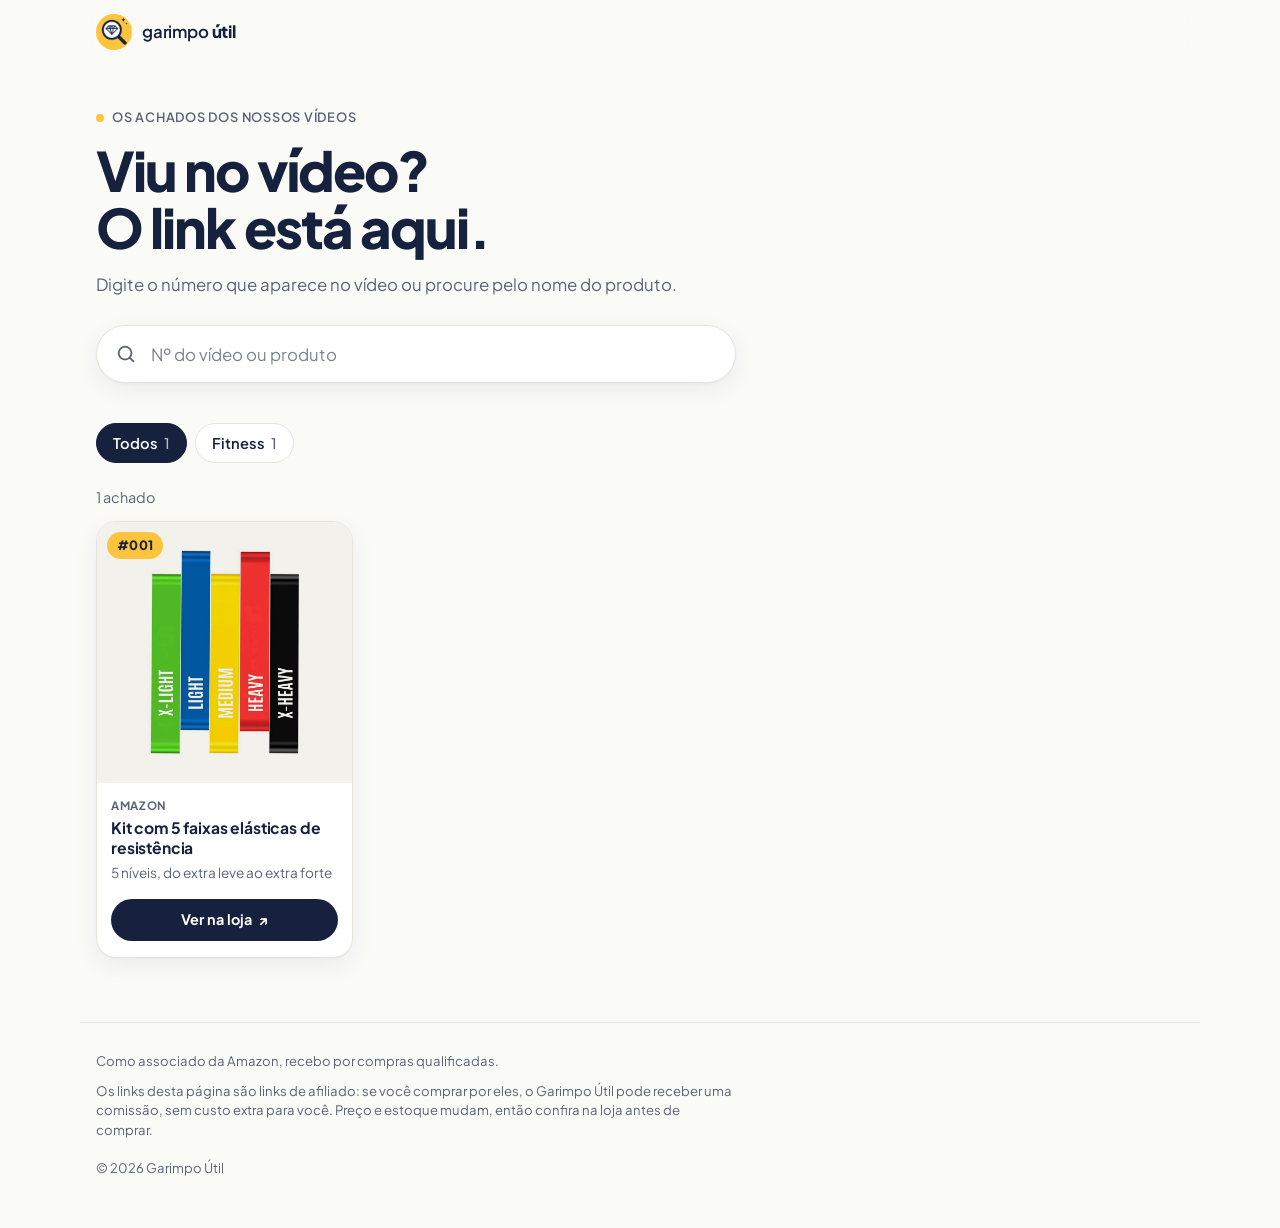
==== docs/index.html @ 6233af1b "Site de links do Garimpo Útil Página estática (docs/) com busca pelo número do vídeo, filtro por cat" ====
<!doctype html>
<html lang="pt-BR">
<head>
  <meta charset="utf-8">
  <meta name="viewport" content="width=device-width, initial-scale=1">
  <title>Garimpo Útil · os achados dos nossos vídeos</title>
  <meta name="description" content="Viu um produto nos vídeos do Garimpo Útil? Digite o número do vídeo e encontre o link.">
  <meta name="theme-color" content="#FAFAF7" media="(prefers-color-scheme: light)">
  <meta name="theme-color" content="#0E1320" media="(prefers-color-scheme: dark)">
  <meta property="og:title" content="Garimpo Útil">
  <meta property="og:description" content="Os achados dos nossos vídeos, com link direto para a loja.">
  <meta property="og:image" content="img/og.jpg">
  <link rel="icon" href="favicon.png">
  <link rel="apple-touch-icon" href="img/icone.png">
  <link rel="preconnect" href="https://fonts.googleapis.com">
  <link rel="preconnect" href="https://fonts.gstatic.com" crossorigin>
  <link href="https://fonts.googleapis.com/css2?family=Plus+Jakarta+Sans:wght@400;500;600;700;800&display=swap" rel="stylesheet">
  <link rel="stylesheet" href="estilo.css">
</head>
<body>
  <header class="topo">
    <a class="marca" href="./" aria-label="Garimpo Útil, início">
      <img src="img/icone.png" alt="" width="36" height="36">
      <span>garimpo <b>útil</b></span>
    </a>
  </header>

  <main>
    <section class="abertura">
      <p class="sobretitulo">Os achados dos nossos vídeos</p>
      <h1>Viu no vídeo?<br>O link está aqui.</h1>
      <p class="apoio">Digite o número que aparece no vídeo ou procure pelo nome do produto.</p>

      <label class="busca">
        <span class="sr">Buscar produto</span>
        <svg viewBox="0 0 24 24" aria-hidden="true"><circle cx="11" cy="11" r="7"/><path d="m20 20-4-4"/></svg>
        <input id="busca" type="search" inputmode="search" autocomplete="off"
               placeholder="Nº do vídeo ou produto">
      </label>
    </section>

    <nav class="filtros" id="filtros" aria-label="Categorias"></nav>

    <p class="contagem" id="contagem" aria-live="polite"></p>
    <section class="grade" id="grade" aria-label="Produtos"></section>

    <div class="vazio" id="vazio" hidden>
      <p class="vazio-titulo">Nenhum achado por aqui.</p>
      <p>Confira o número no vídeo ou limpe a busca.</p>
      <button type="button" id="limpar">Ver todos os produtos</button>
    </div>
  </main>

  <footer class="rodape">
    <p id="aviso-amazon" hidden>Como associado da Amazon, recebo por compras qualificadas.</p>
    <p>Os links desta página são links de afiliado: se você comprar por eles, o Garimpo Útil pode
      receber uma comissão, sem custo extra para você. Preço e estoque mudam, então confira na loja
      antes de comprar.</p>
    <p class="assinatura">© <span id="ano"></span> Garimpo Útil</p>
  </footer>

  <noscript><p class="sem-js">Ative o JavaScript para ver os produtos.</p></noscript>
  <script src="produtos.js"></script>
  <script src="app.js"></script>
</body>
</html>
---- docs/estilo.css ----
:root {
  --fundo: #FAFAF7;
  --superficie: #FFFFFF;
  --foto: #F2F1EC;
  --tinta: #16213E;
  --suave: #5B6477;
  --linha: #E6E4DD;
  --ouro: #FFC43D;
  --botao: #16213E;
  --botao-texto: #FFFFFF;
  --raio: 20px;
  --sombra: 0 1px 2px rgba(22, 33, 62, .04), 0 8px 24px rgba(22, 33, 62, .06);
  color-scheme: light;
}

@media (prefers-color-scheme: dark) {
  :root {
    --fundo: #0E1320;
    --superficie: #161C2C;
    --foto: #1E2538;
    --tinta: #F2F1EC;
    --suave: #9AA3B5;
    --linha: #262E42;
    --botao: #FFC43D;
    --botao-texto: #16213E;
    --sombra: none;
    color-scheme: dark;
  }
}

* { box-sizing: border-box; }

body {
  margin: 0;
  background: var(--fundo);
  color: var(--tinta);
  font-family: "Plus Jakarta Sans", system-ui, -apple-system, "Segoe UI", sans-serif;
  line-height: 1.5;
  -webkit-font-smoothing: antialiased;
}

main, .topo, .rodape {
  width: 100%;
  max-width: 1120px;
  margin: 0 auto;
  padding-inline: 16px;
}

.sr {
  position: absolute; width: 1px; height: 1px; overflow: hidden;
  clip: rect(0 0 0 0); white-space: nowrap;
}

/* Topo */
.topo {
  position: sticky; top: 0; z-index: 10;
  display: flex; align-items: center;
  height: 64px;
  background: color-mix(in srgb, var(--fundo) 85%, transparent);
  backdrop-filter: saturate(1.4) blur(12px);
  -webkit-backdrop-filter: saturate(1.4) blur(12px);
}
.marca {
  display: inline-flex; align-items: center; gap: 10px;
  color: var(--tinta); text-decoration: none;
  font-weight: 600; font-size: 1.05rem; letter-spacing: -.01em;
}
.marca img { border-radius: 50%; }
.marca b { font-weight: 800; }

/* Abertura */
.abertura { padding: 40px 0 8px; max-width: 640px; }
.sobretitulo {
  display: inline-flex; align-items: center; gap: 8px;
  margin: 0 0 14px;
  font-size: .8rem; font-weight: 600; letter-spacing: .06em; text-transform: uppercase;
  color: var(--suave);
}
.sobretitulo::before {
  content: ""; width: 8px; height: 8px; border-radius: 50%; background: var(--ouro);
}
h1 {
  margin: 0;
  font-size: clamp(2.1rem, 7vw, 3.4rem);
  line-height: 1.05; letter-spacing: -.035em; font-weight: 800;
}
.apoio { margin: 16px 0 28px; color: var(--suave); font-size: 1.05rem; }

.busca {
  display: flex; align-items: center; gap: 12px;
  height: 58px; padding: 0 18px;
  background: var(--superficie);
  border: 1px solid var(--linha); border-radius: 999px;
  box-shadow: var(--sombra);
  transition: border-color .2s, box-shadow .2s;
}
.busca:focus-within { border-color: var(--tinta); }
.busca svg {
  width: 22px; height: 22px; flex: none;
  fill: none; stroke: var(--suave); stroke-width: 2; stroke-linecap: round;
}
.busca input {
  flex: 1; min-width: 0; height: 100%;
  border: 0; outline: 0; background: transparent;
  font: inherit; font-size: 1.05rem; color: var(--tinta);
}
.busca input::placeholder { color: var(--suave); opacity: .8; }

/* Filtros por categoria */
.filtros {
  display: flex; gap: 8px;
  margin: 28px -16px 0; padding: 4px 16px;
  overflow-x: auto; scrollbar-width: none;
}
.filtros::-webkit-scrollbar { display: none; }
.filtros button {
  flex: none;
  display: inline-flex; align-items: center; gap: 6px;
  height: 40px; padding: 0 16px;
  border: 1px solid var(--linha); border-radius: 999px;
  background: var(--superficie); color: var(--tinta);
  font: inherit; font-size: .92rem; font-weight: 600;
  cursor: pointer;
  transition: background .2s, color .2s, border-color .2s;
}
.filtros button span { color: var(--suave); font-weight: 500; }
.filtros button[aria-pressed="true"] {
  background: var(--tinta); border-color: var(--tinta); color: var(--fundo);
}
.filtros button[aria-pressed="true"] span { color: inherit; opacity: .7; }

.contagem { margin: 20px 0 12px; font-size: .9rem; color: var(--suave); }

/* Grade de produtos */
.grade {
  display: grid; gap: 12px;
  grid-template-columns: repeat(2, minmax(0, 1fr));
}
@media (min-width: 720px) { .grade { grid-template-columns: repeat(3, 1fr); gap: 20px; } }
@media (min-width: 1000px) { .grade { grid-template-columns: repeat(4, 1fr); } }

.cartao {
  display: flex; flex-direction: column;
  background: var(--superficie);
  border: 1px solid var(--linha); border-radius: var(--raio);
  overflow: hidden;
  color: inherit; text-decoration: none;
  box-shadow: var(--sombra);
  transition: transform .25s ease, border-color .25s;
  animation: surgir .45s ease both;
}
.cartao:hover { transform: translateY(-3px); border-color: var(--suave); }
.cartao:focus-visible { outline: 3px solid var(--ouro); outline-offset: 2px; }

.cartao figure {
  position: relative; margin: 0;
  aspect-ratio: 1; background: var(--foto);
}
.cartao img {
  width: 100%; height: 100%; object-fit: contain; padding: 10%;
  mix-blend-mode: multiply;
}
@media (prefers-color-scheme: dark) { .cartao img { mix-blend-mode: normal; border-radius: 12px; } }

.numero {
  position: absolute; top: 10px; left: 10px;
  padding: 4px 10px; border-radius: 999px;
  background: var(--ouro); color: #16213E;
  font-size: .8rem; font-weight: 800; letter-spacing: .02em;
}

.corpo { display: flex; flex-direction: column; gap: 4px; flex: 1; padding: 14px 14px 16px; }
.loja {
  font-size: .72rem; font-weight: 700; letter-spacing: .06em; text-transform: uppercase;
  color: var(--suave);
}
.nome {
  margin: 0; font-size: .98rem; font-weight: 700; line-height: 1.3; letter-spacing: -.01em;
  display: -webkit-box; -webkit-line-clamp: 2; -webkit-box-orient: vertical; overflow: hidden;
}
.destaque {
  margin: 0; font-size: .85rem; color: var(--suave);
  display: -webkit-box; -webkit-line-clamp: 2; -webkit-box-orient: vertical; overflow: hidden;
}
.acao {
  display: flex; align-items: center; justify-content: center; gap: 6px;
  margin-top: auto; padding-top: 12px;
}
.botao {
  display: flex; align-items: center; justify-content: center; gap: 6px;
  width: 100%; height: 42px; border-radius: 999px;
  background: var(--botao); color: var(--botao-texto);
  font-size: .9rem; font-weight: 700;
}

/* Estado vazio */
.vazio { padding: 48px 0; text-align: center; color: var(--suave); }
.vazio-titulo { margin: 0 0 4px; font-size: 1.15rem; font-weight: 700; color: var(--tinta); }
.vazio button {
  margin-top: 16px; height: 44px; padding: 0 20px;
  border: 1px solid var(--linha); border-radius: 999px;
  background: var(--superficie); color: var(--tinta);
  font: inherit; font-weight: 600; cursor: pointer;
}

/* Rodapé */
.rodape {
  margin-top: 64px; padding-block: 28px 40px;
  border-top: 1px solid var(--linha);
  font-size: .82rem; color: var(--suave);
}
.rodape p { margin: 0 0 10px; max-width: 640px; }
.assinatura { margin-top: 18px !important; }

.sem-js { text-align: center; padding: 24px; }

@keyframes surgir {
  from { opacity: 0; transform: translateY(10px); }
  to { opacity: 1; transform: none; }
}
@media (prefers-reduced-motion: reduce) {
  .cartao { animation: none; transition: none; }
  .cartao:hover { transform: none; }
}
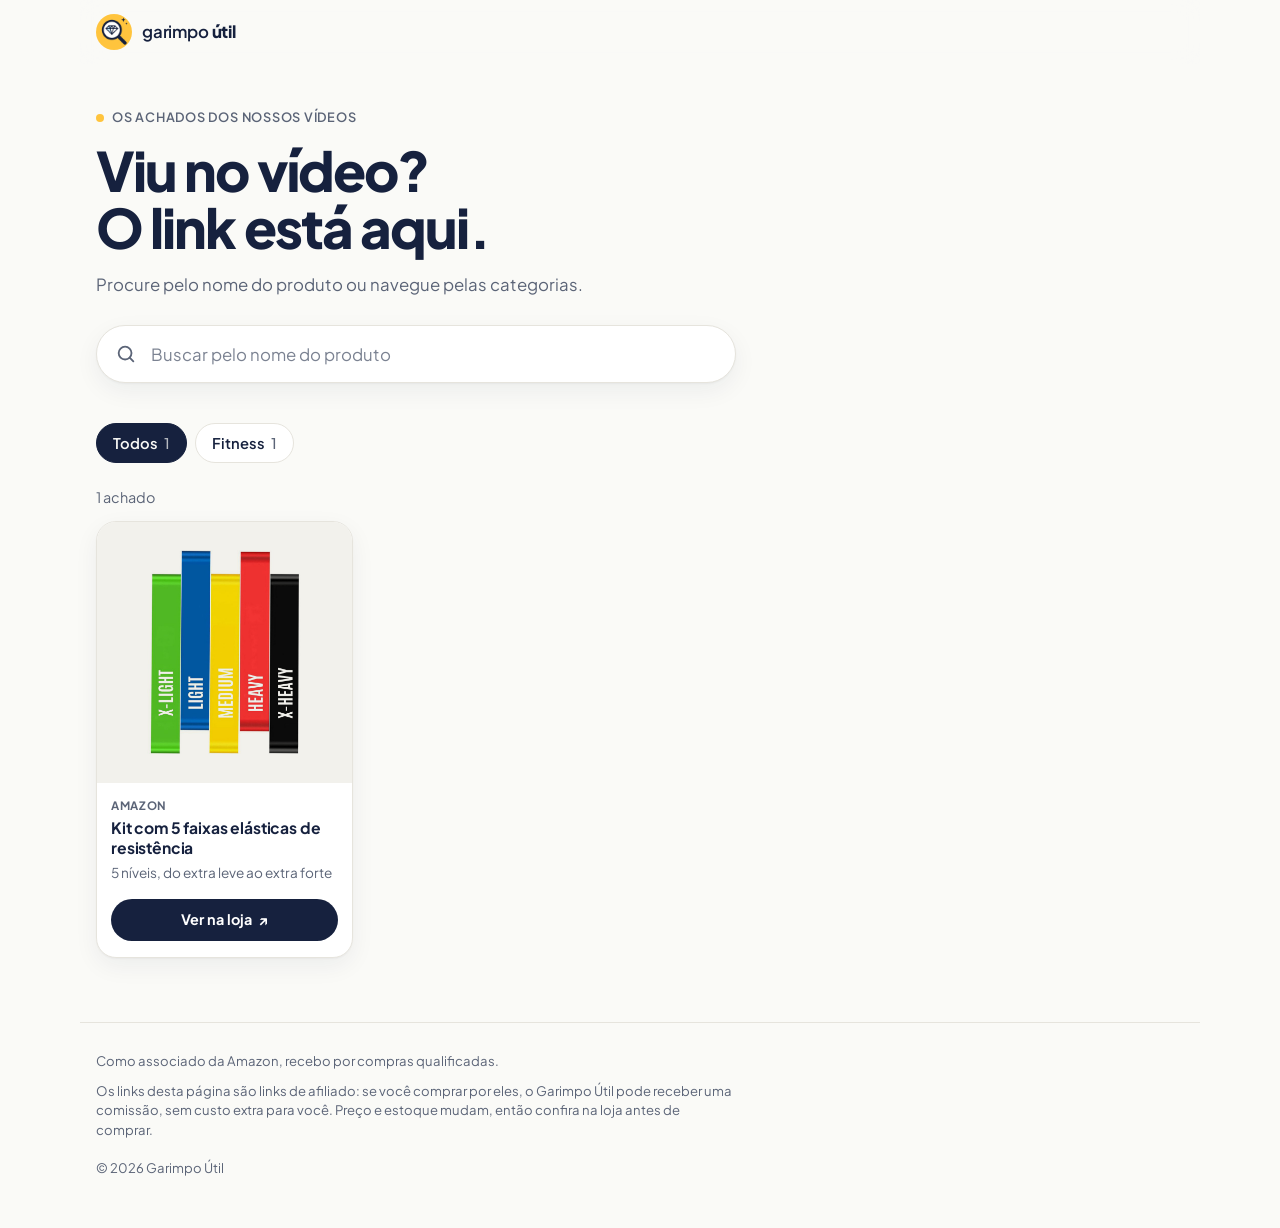
==== commit 7ee834f5: "Site: tirar a numeração dos produtos; busca só pelo nome e filtro por categoria Co-Authored-By: Clau" ====
--- a/docs/index.html
+++ b/docs/index.html
@@ -4,7 +4,7 @@
   <meta charset="utf-8">
   <meta name="viewport" content="width=device-width, initial-scale=1">
   <title>Garimpo Útil · os achados dos nossos vídeos</title>
-  <meta name="description" content="Viu um produto nos vídeos do Garimpo Útil? Digite o número do vídeo e encontre o link.">
+  <meta name="description" content="Viu um produto nos vídeos do Garimpo Útil? Procure pelo nome e encontre o link.">
   <meta name="theme-color" content="#FAFAF7" media="(prefers-color-scheme: light)">
   <meta name="theme-color" content="#0E1320" media="(prefers-color-scheme: dark)">
   <meta property="og:title" content="Garimpo Útil">
@@ -29,13 +29,13 @@
     <section class="abertura">
       <p class="sobretitulo">Os achados dos nossos vídeos</p>
       <h1>Viu no vídeo?<br>O link está aqui.</h1>
-      <p class="apoio">Digite o número que aparece no vídeo ou procure pelo nome do produto.</p>
+      <p class="apoio">Procure pelo nome do produto ou navegue pelas categorias.</p>
 
       <label class="busca">
         <span class="sr">Buscar produto</span>
         <svg viewBox="0 0 24 24" aria-hidden="true"><circle cx="11" cy="11" r="7"/><path d="m20 20-4-4"/></svg>
         <input id="busca" type="search" inputmode="search" autocomplete="off"
-               placeholder="Nº do vídeo ou produto">
+               placeholder="Buscar pelo nome do produto">
       </label>
     </section>
 
@@ -46,7 +46,7 @@
 
     <div class="vazio" id="vazio" hidden>
       <p class="vazio-titulo">Nenhum achado por aqui.</p>
-      <p>Confira o número no vídeo ou limpe a busca.</p>
+      <p>Tente outro nome ou veja todas as categorias.</p>
       <button type="button" id="limpar">Ver todos os produtos</button>
     </div>
   </main>
--- a/docs/estilo.css
+++ b/docs/estilo.css
@@ -162,13 +162,6 @@
 }
 @media (prefers-color-scheme: dark) { .cartao img { mix-blend-mode: normal; border-radius: 12px; } }
 
-.numero {
-  position: absolute; top: 10px; left: 10px;
-  padding: 4px 10px; border-radius: 999px;
-  background: var(--ouro); color: #16213E;
-  font-size: .8rem; font-weight: 800; letter-spacing: .02em;
-}
-
 .corpo { display: flex; flex-direction: column; gap: 4px; flex: 1; padding: 14px 14px 16px; }
 .loja {
   font-size: .72rem; font-weight: 700; letter-spacing: .06em; text-transform: uppercase;
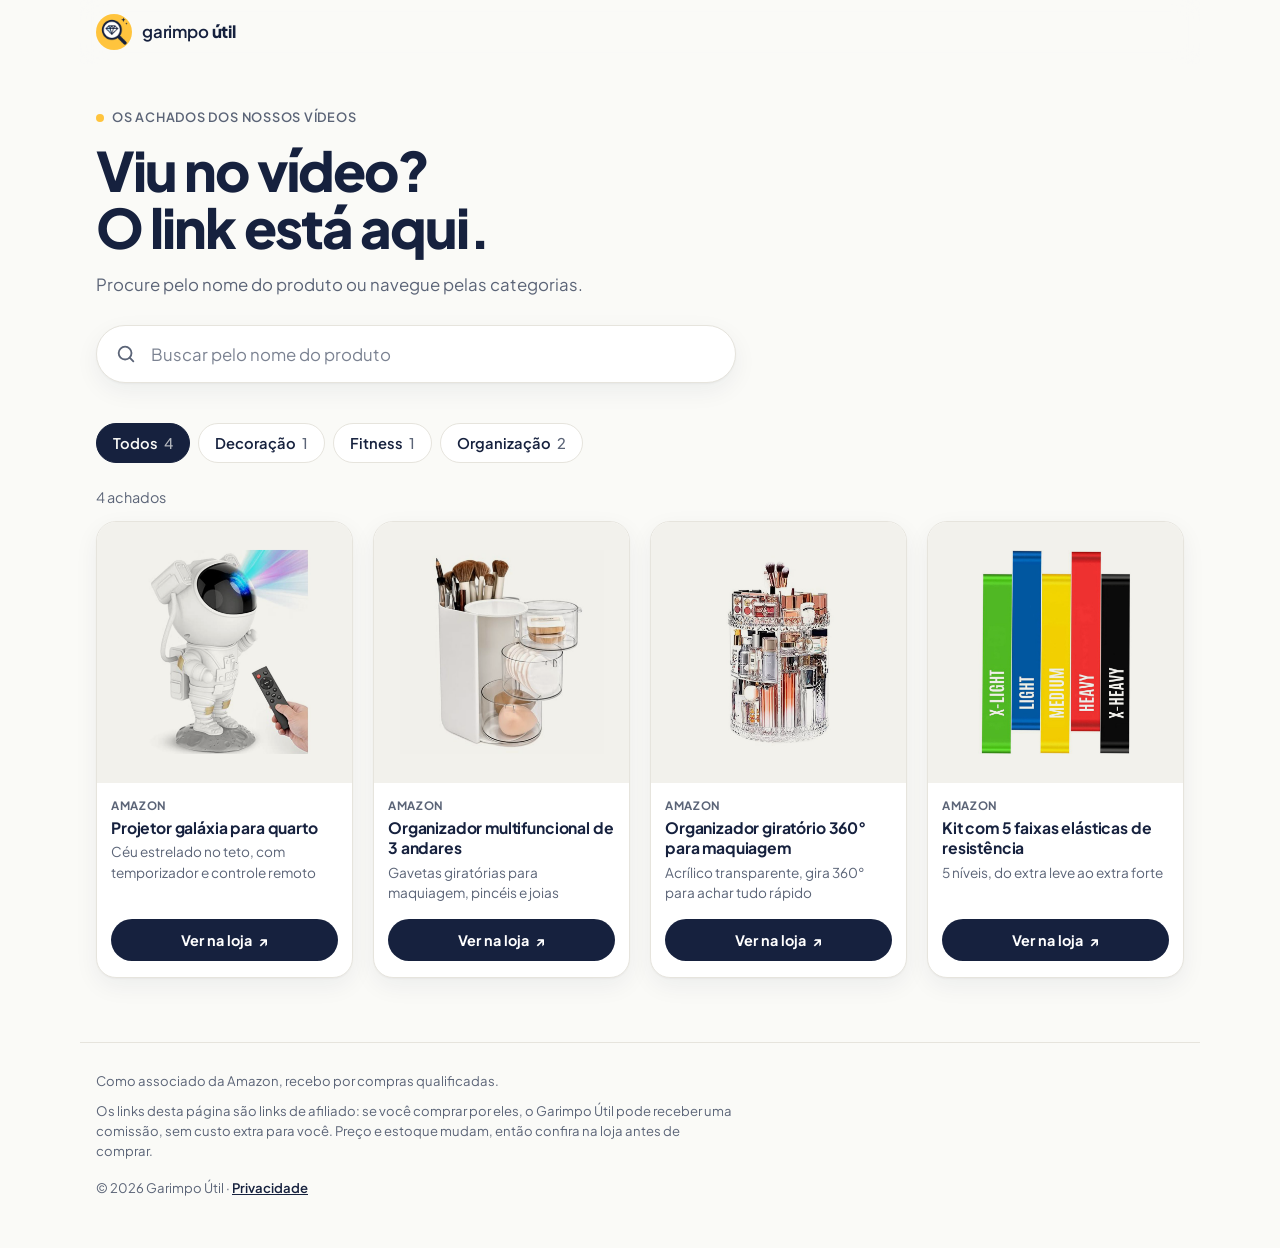
==== commit fa8e31fd: "Página de Política de Privacidade (exigida pelo app do Pinterest) e link no rodapé Co-Authored-By: C" ====
--- a/docs/index.html
+++ b/docs/index.html
@@ -56,7 +56,7 @@
     <p>Os links desta página são links de afiliado: se você comprar por eles, o Garimpo Útil pode
       receber uma comissão, sem custo extra para você. Preço e estoque mudam, então confira na loja
       antes de comprar.</p>
-    <p class="assinatura">© <span id="ano"></span> Garimpo Útil</p>
+    <p class="assinatura">© <span id="ano"></span> Garimpo Útil · <a href="privacidade.html">Privacidade</a></p>
   </footer>
 
   <noscript><p class="sem-js">Ative o JavaScript para ver os produtos.</p></noscript>
--- a/docs/estilo.css
+++ b/docs/estilo.css
@@ -215,3 +215,13 @@
   .cartao { animation: none; transition: none; }
   .cartao:hover { transform: none; }
 }
+
+/* Página de texto (privacidade) */
+.texto-legal { max-width: 720px; padding-top: 32px; }
+.texto-legal h1 { font-size: clamp(2rem, 6vw, 2.8rem); margin-bottom: 20px; }
+.texto-legal h2 { margin: 36px 0 10px; font-size: 1.25rem; letter-spacing: -.01em; }
+.texto-legal p, .texto-legal li { color: var(--suave); font-size: 1rem; }
+.texto-legal b { color: var(--tinta); }
+.texto-legal ul { padding-left: 20px; }
+.texto-legal li { margin-bottom: 8px; }
+.texto-legal a, .rodape a { color: var(--tinta); font-weight: 600; }
